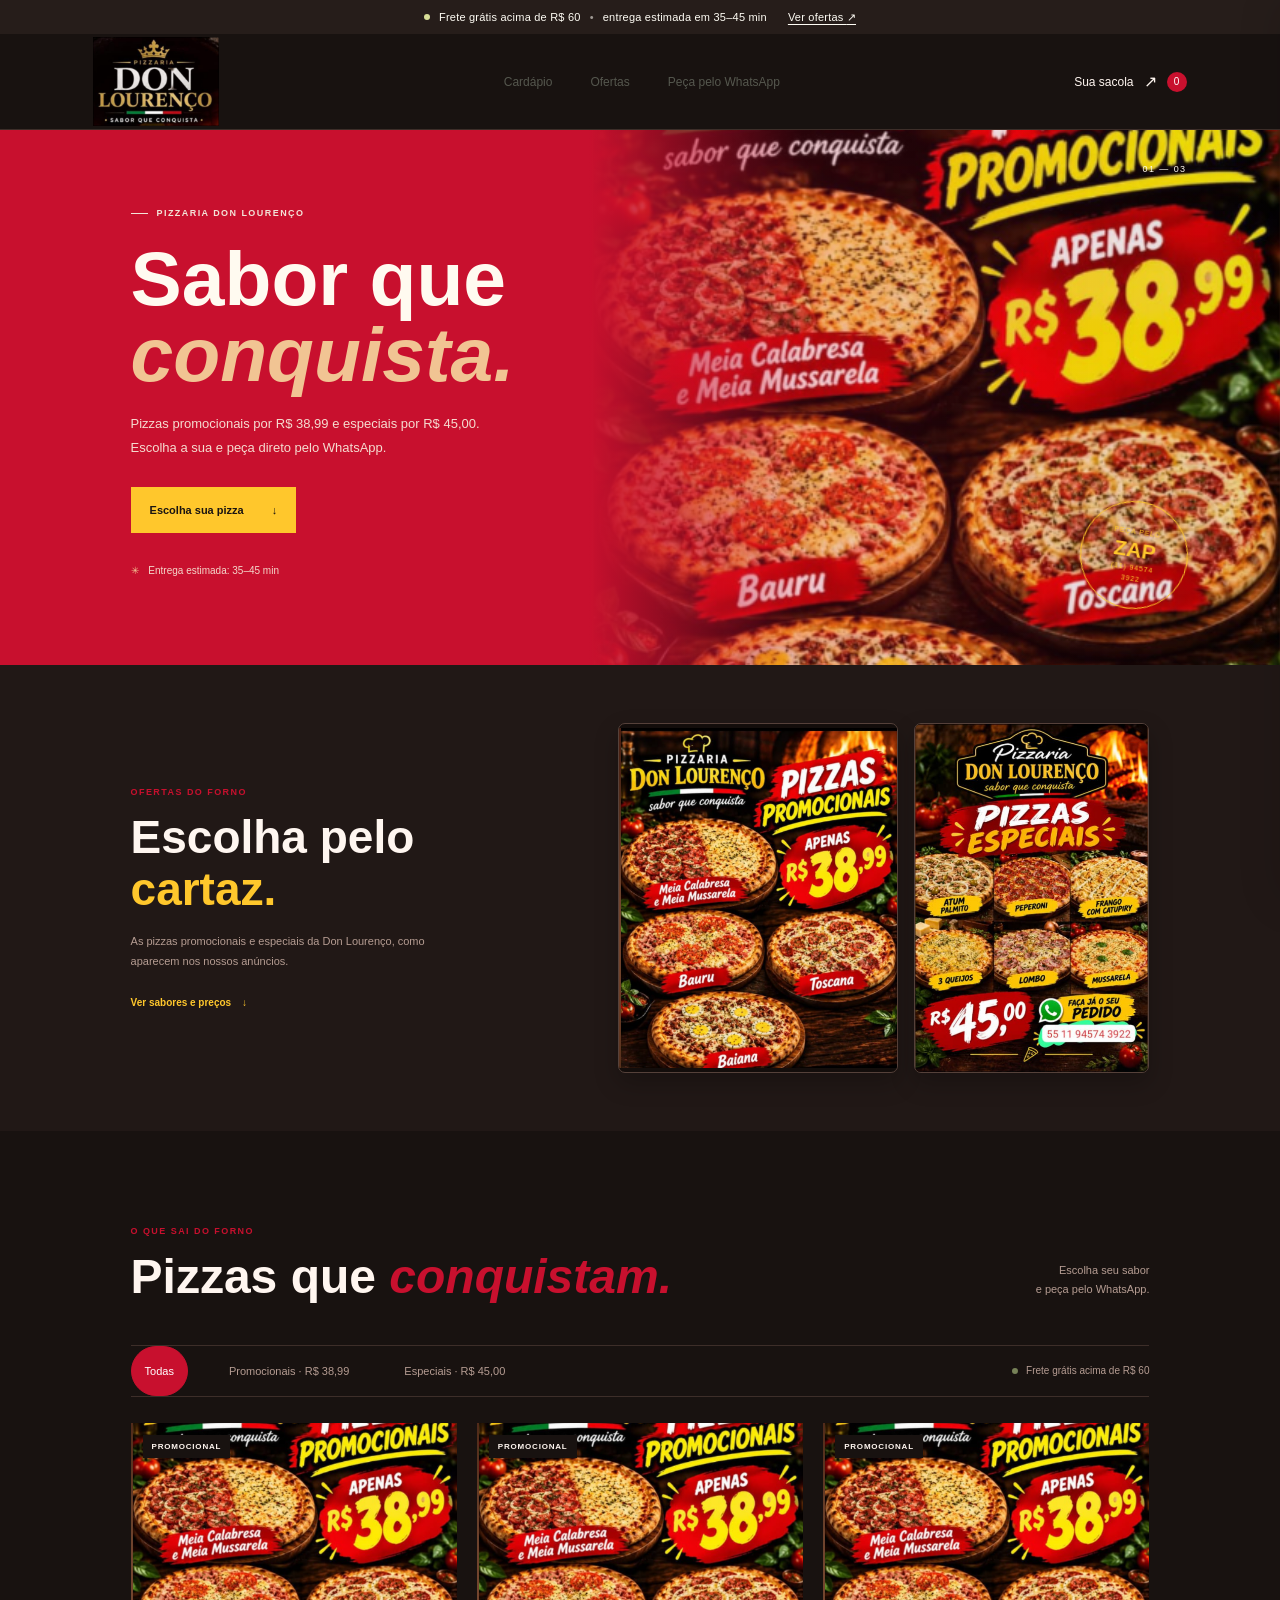
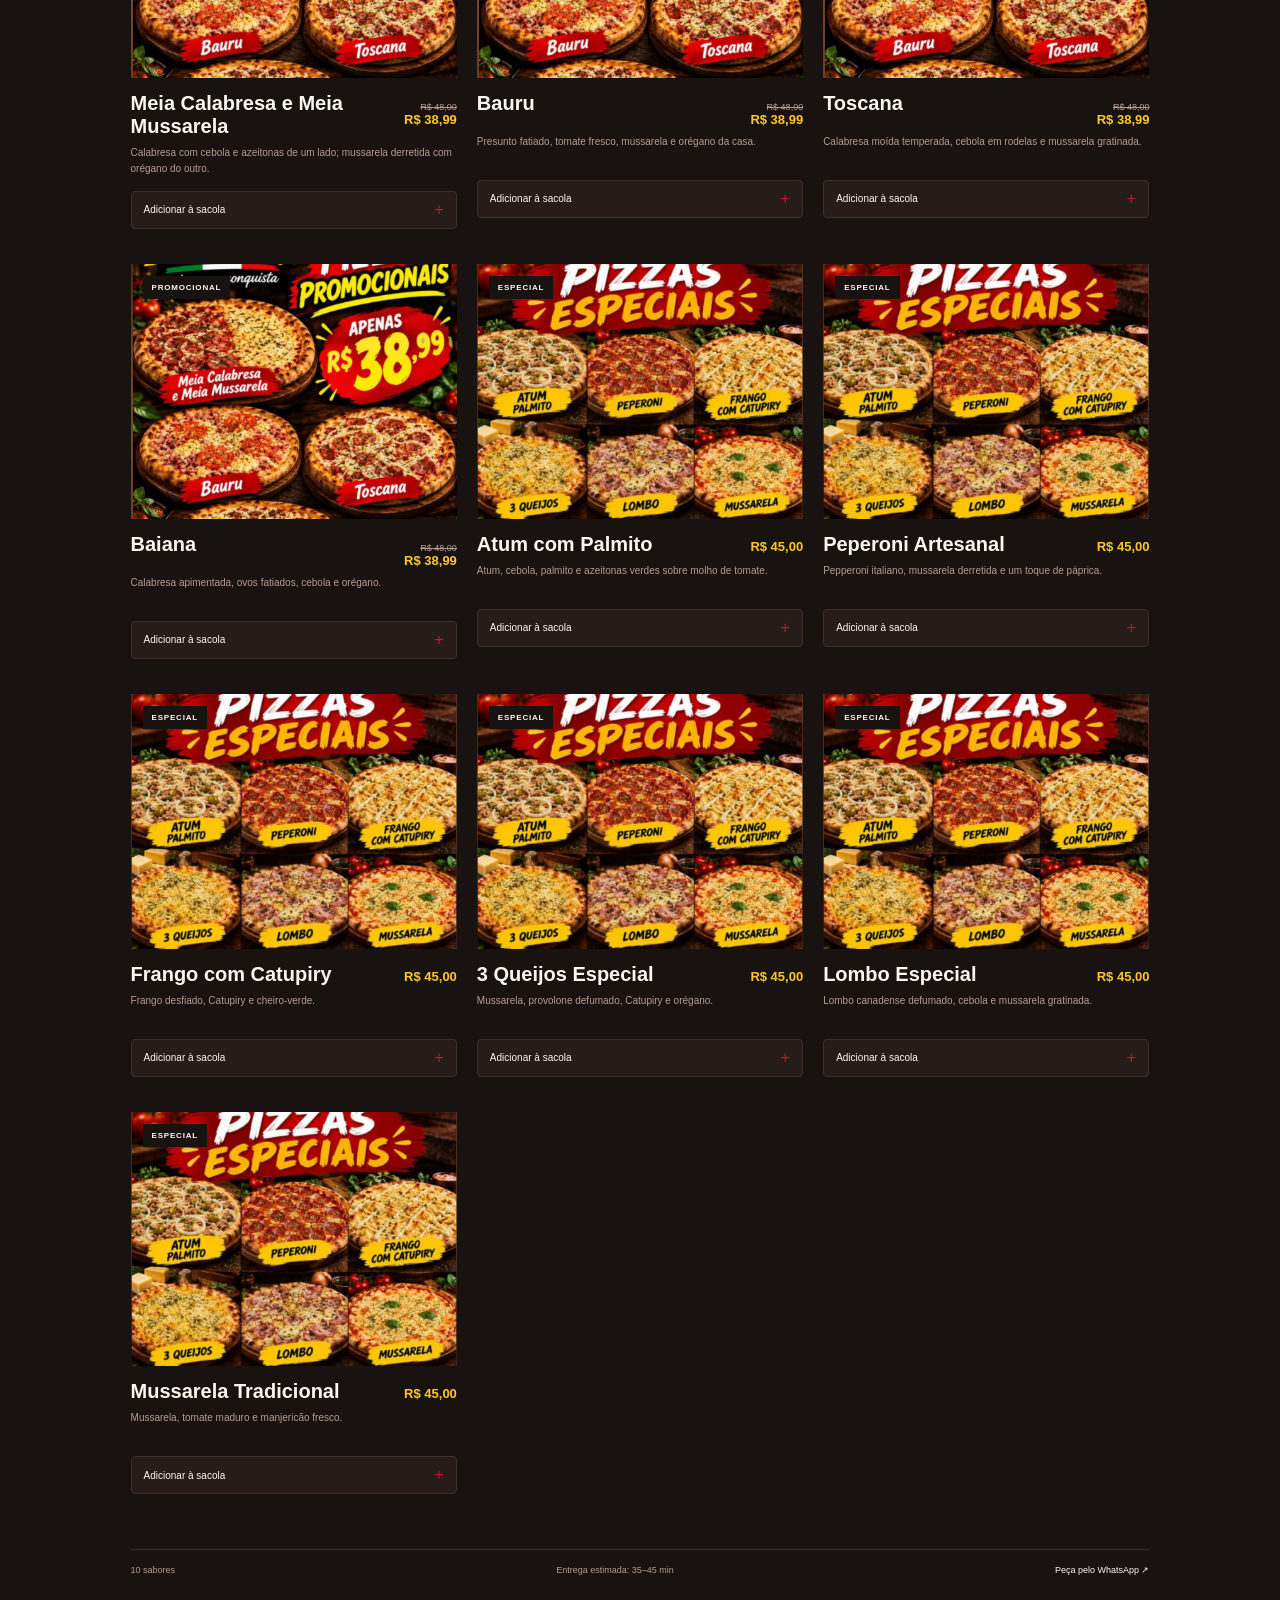
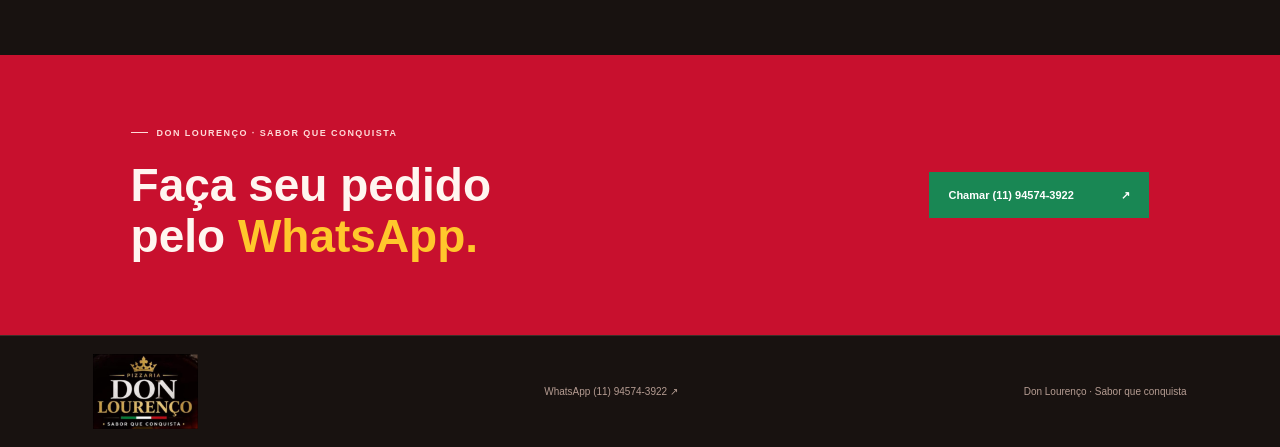
==== index.html @ 8fef4067 "feat: publish Don Lourenco catalog Co-authored-by: Copilot <223556219+Copilot@users.noreply.github.c" ====
<!doctype html>
<html lang="pt-BR">
  <head>
    <meta charset="UTF-8" />
    <meta name="viewport" content="width=device-width, initial-scale=1.0" />
    <meta name="theme-color" content="#181210" />
    <meta name="description" content="Pizzaria Don Lourenço: pizzas promocionais e especiais. Peça pelo WhatsApp." />
    <meta http-equiv="Content-Security-Policy" content="default-src 'self'; img-src 'self' https://images.unsplash.com; style-src 'self' https://fonts.googleapis.com; font-src 'self' https://fonts.gstatic.com; script-src 'self'; object-src 'none'; base-uri 'self'; form-action 'self'; upgrade-insecure-requests" />
    <title>Don Lourenço | Pizza artesanal</title>
    <link rel="preconnect" href="https://fonts.googleapis.com" />
    <link rel="preconnect" href="https://fonts.gstatic.com" crossorigin />
    <link href="https://fonts.googleapis.com/css2?family=Epilogue:wght@600;700;800&family=Plus+Jakarta+Sans:wght@400;500;600;700&display=swap" rel="stylesheet" />
    <link rel="stylesheet" href="styles.css" />
    <script src="app.js" defer></script>
  </head>
  <body>
    <div class="announcement">
      <span class="announcement__dot" aria-hidden="true"></span>
      Frete grátis acima de R$ 60 <span class="announcement__separator">•</span> entrega estimada em 35–45 min
      <a href="#ofertas">Ver ofertas <span aria-hidden="true">↗</span></a>
    </div>

    <header class="site-header">
      <a class="brand" href="#inicio" aria-label="Pizzaria Don Lourenço, início">
        <img class="brand__logo" src="LogoPizzaria.jpeg" alt="Pizzaria Don Lourenço — Sabor que conquista" />
      </a>
      <nav class="main-nav" aria-label="Navegação principal">
        <a href="#cardapio">Cardápio</a>
        <a href="#ofertas">Ofertas</a>
        <a href="#contato">Peça pelo WhatsApp</a>
      </nav>
      <button class="cart-trigger" id="open-cart" type="button" aria-label="Abrir sacola">
        <span class="cart-trigger__label">Sua sacola</span>
        <span class="cart-trigger__icon" aria-hidden="true">↗</span>
        <span class="cart-count" id="cart-count" aria-live="polite">0</span>
      </button>
    </header>

    <main>
      <section class="hero" id="inicio" aria-labelledby="hero-title">
        <div class="hero__content">
          <p class="eyebrow"><span></span> PIZZARIA DON LOURENÇO</p>
          <h1 id="hero-title">Sabor que<br /><em>conquista.</em></h1>
          <p class="hero__copy">Pizzas promocionais por R$ 38,99 e especiais por R$ 45,00. Escolha a sua e peça direto pelo WhatsApp.</p>
          <a class="button button--light" href="#cardapio">Escolha sua pizza <span aria-hidden="true">↓</span></a>
          <div class="hero__note"><span aria-hidden="true">✳</span> Entrega estimada: 35–45 min</div>
        </div>
        <div class="hero__image" role="img" aria-label="Pizza artesanal saindo do forno a lenha"></div>
        <div class="hero__stamp" aria-hidden="true"><span>PEÇA PELO</span><strong>ZAP</strong><span>(11) 94574<br />3922</span></div>
        <div class="hero__index" aria-hidden="true">01 — 03</div>
      </section>

      <section class="flyer-section" id="ofertas" aria-labelledby="flyer-title">
        <div class="flyer-copy">
          <p class="eyebrow eyebrow--dark">OFERTAS DO FORNO</p>
          <h2 id="flyer-title">Escolha pelo<br /><em>cartaz.</em></h2>
          <p>As pizzas promocionais e especiais da Don Lourenço, como aparecem nos nossos anúncios.</p>
          <a class="text-link" href="#cardapio">Ver sabores e preços <span aria-hidden="true">↓</span></a>
        </div>
        <div class="flyer-artwork">
          <a href="#cardapio" aria-label="Ver pizzas promocionais por R$ 38,99">
            <img src="stitch_pizzaria_don_louren_o_delivery/pizzaria2.png/screen.png" alt="Cartaz de pizzas promocionais: meia calabresa com mussarela, Bauru, Toscana e Baiana por R$ 38,99" />
          </a>
          <a href="#cardapio" aria-label="Ver pizzas especiais por R$ 45,00">
            <img src="stitch_pizzaria_don_louren_o_delivery/pizzaria.png/screen.png" alt="Cartaz de pizzas especiais: atum com palmito, peperoni, frango com Catupiry, três queijos, lombo e mussarela por R$ 45,00" />
          </a>
        </div>
      </section>

      <section class="menu-section" id="cardapio" aria-labelledby="menu-title">
        <div class="section-heading">
          <div>
            <p class="eyebrow eyebrow--dark">O QUE SAI DO FORNO</p>
            <h2 id="menu-title">Pizzas que <em>conquistam.</em></h2>
          </div>
          <p class="section-heading__aside">Escolha seu sabor<br />e peça pelo WhatsApp.</p>
        </div>

        <div class="menu-toolbar">
          <div class="category-tabs" role="group" aria-label="Filtrar cardápio">
            <button class="category-tab is-active" data-category="todas" type="button" aria-pressed="true">Todas</button>
            <button class="category-tab" data-category="promocionais" type="button" aria-pressed="false">Promocionais · R$ 38,99</button>
            <button class="category-tab" data-category="especiais" type="button" aria-pressed="false">Especiais · R$ 45,00</button>
          </div>
          <span class="menu-toolbar__meta"><span class="status-dot"></span> Frete grátis acima de R$ 60</span>
        </div>

        <div class="pizza-grid" id="pizza-grid" aria-live="polite"></div>
        <div class="menu-footer"><span>10 sabores</span><span>Entrega estimada: 35–45 min</span><a href="#contato">Peça pelo WhatsApp ↗</a></div>
      </section>

      <section class="order-band" id="contato" aria-labelledby="order-title">
        <div>
          <p class="eyebrow"><span></span> DON LOURENÇO · SABOR QUE CONQUISTA</p>
          <h2 id="order-title">Faça seu pedido<br />pelo <em>WhatsApp.</em></h2>
        </div>
        <a class="button button--whatsapp" href="https://wa.me/5511945743922" target="_blank" rel="noopener noreferrer">
          Chamar (11) 94574-3922 <span aria-hidden="true">↗</span>
        </a>
      </section>
    </main>

    <footer class="site-footer">
      <a class="brand brand--footer" href="#inicio" aria-label="Pizzaria Don Lourenço, início"><img class="brand__logo" src="LogoPizzaria.jpeg" alt="Pizzaria Don Lourenço — Sabor que conquista" /></a>
      <a class="footer-contact" href="https://wa.me/5511945743922" target="_blank" rel="noopener noreferrer">WhatsApp (11) 94574-3922 ↗</a>
      <span>Don Lourenço · Sabor que conquista</span>
    </footer>

    <div class="cart-backdrop" id="cart-backdrop" hidden></div>
    <aside class="cart-panel" id="cart-panel" role="dialog" aria-modal="true" aria-labelledby="cart-title" aria-hidden="true" inert>
      <div class="cart-panel__header">
        <div><p class="eyebrow eyebrow--dark">SUA ESCOLHA</p><h2 id="cart-title">Sua sacola<span id="cart-title-count"></span></h2></div>
        <button class="icon-button" id="close-cart" type="button" aria-label="Fechar sacola">×</button>
      </div>
      <div class="cart-items" id="cart-items"></div>
      <div class="cart-empty" id="cart-empty"><span aria-hidden="true">✳</span><p>Ainda está vazia.</p><button class="text-link" id="browse-menu" type="button">Escolher uma pizza <span aria-hidden="true">↗</span></button></div>
      <div class="cart-panel__footer" id="cart-footer" hidden>
        <div class="cart-subtotal"><span>Subtotal</span><strong id="cart-subtotal">R$ 0,00</strong></div>
        <p id="cart-delivery-note">Frete grátis acima de R$ 60.</p>
        <button class="button button--dark" id="continue-shopping" type="button">Continuar escolhendo <span aria-hidden="true">↗</span></button>
      </div>
    </aside>
  </body>
</html>
---- styles.css ----
:root {
  color-scheme: dark;
  --paper: #181210;
  --paper-dark: #261d1a;
  --ink: #fff6f0;
  --muted: #b59c92;
  --tomato: #c8102e;
  --tomato-dark: #9b111e;
  --olive: #198754;
  --line: #3d2e29;
  --secondary: #ffc72c;
  --serif: "Epilogue", sans-serif;
  --sans: "Plus Jakarta Sans", sans-serif;
}

* { box-sizing: border-box; }
html { scroll-behavior: smooth; }
body { margin: 0; background: var(--paper); color: var(--ink); font-family: var(--sans); font-size: 15px; -webkit-font-smoothing: antialiased; }
button, a { color: inherit; font: inherit; }
a { text-decoration: none; }
button { cursor: pointer; }
button:focus-visible, a:focus-visible { outline: 2px solid var(--tomato); outline-offset: 4px; }

.announcement { min-height: 34px; display: flex; justify-content: center; align-items: center; gap: 9px; background: var(--paper-dark); color: #fffdf5; font-size: 11px; letter-spacing: .02em; }
.announcement__dot, .status-dot { width: 6px; height: 6px; border-radius: 50%; background: #d7dd96; }
.announcement__separator { opacity: .55; }
.announcement a { margin-left: 12px; text-decoration: underline; text-underline-offset: 3px; }
.site-header { height: 96px; padding: 0 7.3%; display: flex; align-items: center; justify-content: space-between; border-bottom: 1px solid var(--line); }
.brand { display: inline-flex; align-items: center; }
.brand__logo { width: 126px; height: auto; display: block; }
.main-nav { display: flex; gap: 38px; color: #55574e; font-size: 12px; }
.main-nav a:hover, .text-link:hover { color: var(--tomato); }
.cart-trigger { position: relative; display: flex; align-items: center; gap: 10px; padding: 10px 0 10px 10px; border: 0; background: transparent; font-size: 12px; }
.cart-trigger__icon { font-size: 16px; }
.cart-count { min-width: 20px; height: 20px; padding: 0 5px; display: grid; place-items: center; border-radius: 50%; background: var(--tomato); color: white; font-size: 10px; }

.hero { position: relative; min-height: 535px; overflow: hidden; display: flex; align-items: center; background: var(--tomato); color: #fffaf0; }
.hero__content { position: relative; z-index: 2; width: 52%; padding: 69px 0 80px 10.2%; }
.eyebrow { margin: 0 0 22px; display: flex; align-items: center; gap: 9px; color: #f3e4d8; font-size: 9px; font-weight: 700; letter-spacing: .16em; }
.eyebrow > span { width: 17px; height: 1px; background: currentColor; }
h1, h2, p { margin-top: 0; }
.hero h1, .section-heading h2, .story h2 { margin-bottom: 20px; font-family: var(--serif); font-weight: 600; letter-spacing: 0; }
.hero h1 { font-size: clamp(48px, 6vw, 78px); line-height: .99; }
.hero h1 em, .section-heading h2 em, .story h2 em { font-weight: 600; }
.hero h1 em { color: #f1c493; }
.hero__copy { max-width: 370px; margin-bottom: 28px; color: #f5dcd0; font-size: 13px; line-height: 1.8; }
.button { min-height: 46px; padding: 0 19px; display: inline-flex; align-items: center; justify-content: space-between; gap: 28px; border: 0; font-size: 11px; font-weight: 700; transition: background .2s, transform .2s; }
.button:hover { transform: translateY(-2px); }
.button--light { background: var(--secondary); color: #1a1412; }
.button--light:hover { background: #fff; }
.hero__note { margin-top: 32px; color: #f4d8cb; font-size: 10px; }
.hero__note span { margin-right: 7px; color: #f1c493; }
.hero__image { position: absolute; inset: 0 0 0 46%; background: linear-gradient(90deg, var(--tomato) 0%, rgba(200,16,46,.2) 31%, rgba(28,20,13,.08) 100%), url("https://images.unsplash.com/photo-1513104890138-7c749659a591?auto=format&fit=crop&w=1400&q=85") center 54% / cover, url("stitch_pizzaria_don_louren_o_delivery/pizzaria2.png/screen.png") center 54% / cover; }
.hero__stamp { position: absolute; z-index: 2; right: 7.2%; bottom: 56px; width: 108px; height: 108px; display: flex; flex-direction: column; align-items: center; justify-content: center; border: 1px solid var(--secondary); border-radius: 50%; color: var(--secondary); text-align: center; transform: rotate(9deg); }
.hero__stamp span { font-size: 7px; line-height: 1.6; letter-spacing: .12em; }
.hero__stamp strong { font-family: var(--serif); font-size: 21px; line-height: 1.2; }
.hero__index { position: absolute; right: 7.3%; top: 34px; color: #fffaf0; font-size: 9px; letter-spacing: .16em; }

.flyer-section { padding: 58px 10.2%; display: grid; grid-template-columns: .8fr 1.2fr; align-items: center; gap: 44px; background: #211816; }
.flyer-copy h2, .order-band h2 { margin: 0 0 17px; font-family: var(--serif); font-size: clamp(32px, 4vw, 46px); line-height: 1.12; }
.flyer-copy h2 em, .order-band h2 em { color: var(--secondary); font-style: normal; }
.flyer-copy > p:not(.eyebrow) { max-width: 330px; margin: 0 0 20px; color: var(--muted); font-size: 11px; line-height: 1.8; }
.flyer-copy .text-link { color: var(--secondary); }
.flyer-artwork { display: flex; align-items: center; justify-content: flex-end; gap: 16px; }
.flyer-artwork a { height: min(350px, 29vw); max-width: 48%; display: block; overflow: hidden; border: 1px solid #55413a; border-radius: 7px; background: #130d0b; box-shadow: 0 10px 24px rgba(0,0,0,.24); }
.flyer-artwork img { width: 100%; height: 100%; display: block; object-fit: contain; }

.menu-section { padding: 95px 10.2% 80px; }
.section-heading { display: flex; align-items: end; justify-content: space-between; margin-bottom: 42px; }
.eyebrow--dark { margin-bottom: 15px; color: var(--tomato); }
.section-heading h2 { margin-bottom: 0; font-size: clamp(34px, 4vw, 48px); line-height: 1.08; }
.section-heading h2 em, .story h2 em { color: var(--tomato); }
.section-heading__aside { margin-bottom: 4px; color: var(--muted); font-size: 11px; line-height: 1.7; text-align: right; }
.menu-toolbar { min-height: 52px; display: flex; align-items: center; justify-content: space-between; border-top: 1px solid var(--line); border-bottom: 1px solid var(--line); }
.category-tabs { display: flex; gap: 27px; align-self: stretch; }
.category-tab { position: relative; padding: 0 13px; border: 1px solid transparent; border-radius: 999px; background: transparent; color: var(--muted); font-size: 11px; }
.category-tab::after { display: none; }
.category-tab:hover, .category-tab.is-active { color: var(--ink); }
.category-tab.is-active { border-color: var(--tomato); background: var(--tomato); color: white; }
.menu-toolbar__meta { display: flex; align-items: center; gap: 8px; color: var(--muted); font-size: 10px; }
.status-dot { background: #778258; }
.pizza-grid { display: grid; grid-template-columns: repeat(3, minmax(0, 1fr)); gap: 35px 20px; padding-top: 26px; }
.pizza-card { min-width: 0; animation: appear .35s ease both; }
@keyframes appear { from { opacity: 0; transform: translateY(9px); } to { opacity: 1; transform: translateY(0); } }
.pizza-card__image-wrap { position: relative; aspect-ratio: 1.28; overflow: hidden; background: var(--paper-dark); }
.pizza-card__image { width: 100%; height: 100%; display: block; object-fit: cover; transition: transform .45s; }
.pizza-card:hover .pizza-card__image { transform: scale(1.04); }
.pizza-card__tag { position: absolute; top: 12px; left: 12px; padding: 7px 9px; background: var(--paper); color: var(--ink); font-size: 8px; font-weight: 700; letter-spacing: .1em; text-transform: uppercase; }
.pizza-card__body { padding-top: 14px; }
.pizza-card__title-row { display: flex; align-items: baseline; justify-content: space-between; gap: 12px; }
.pizza-card h3 { margin: 0; font-family: var(--serif); font-size: 20px; font-weight: 600; }
.pizza-card__prices { display: flex; flex-direction: column; align-items: flex-end; white-space: nowrap; }
.pizza-card__prices del { color: var(--muted); font-size: 9px; }
.pizza-card__price { color: var(--secondary); white-space: nowrap; font-size: 13px; font-weight: 800; }
.pizza-card__description { min-height: 33px; margin: 7px 0 13px; color: var(--muted); font-size: 10px; line-height: 1.6; }
.add-button { width: 100%; min-height: 38px; display: flex; align-items: center; justify-content: space-between; padding: 0 12px; border: 1px solid var(--line); border-radius: 4px; background: var(--paper-dark); font-size: 10px; transition: border-color .2s, background .2s, color .2s; }
.add-button span:last-child { color: var(--tomato); font-size: 17px; }
.add-button:hover { border-color: var(--tomato); background: var(--tomato); color: #fff; }
.add-button:hover span:last-child { color: #fff; }
.menu-footer { margin-top: 55px; padding-top: 15px; display: flex; justify-content: space-between; border-top: 1px solid var(--line); color: var(--muted); font-size: 9px; }
.menu-footer a { color: var(--ink); }

.text-link { padding: 0; border: 0; background: transparent; color: inherit; font-size: 10px; font-weight: 700; }
.text-link span { margin-left: 8px; }
.order-band { min-height: 280px; padding: 60px 10.2%; display: flex; align-items: center; justify-content: space-between; gap: 30px; background: var(--tomato); color: #fff6f0; }
.order-band .eyebrow { color: #ffdad8; }
.order-band h2 { margin-bottom: 0; }
.button--whatsapp { min-width: 220px; background: var(--olive); color: white; }
.button--whatsapp:hover { background: #126d42; }

.site-footer { min-height: 90px; padding: 18px 7.3%; display: flex; align-items: center; justify-content: space-between; border-top: 1px solid var(--line); }
.brand--footer .brand__logo { width: 105px; }
.site-footer > span, .footer-contact { margin: 0; color: var(--muted); font-size: 10px; }
.footer-contact:hover { color: var(--secondary); }

.cart-backdrop { position: fixed; z-index: 10; inset: 0; background: rgba(20,22,18,.44); }
.cart-panel { position: fixed; z-index: 11; top: 0; right: 0; bottom: 0; width: min(420px, 100%); padding: 28px; display: flex; flex-direction: column; background: var(--paper); box-shadow: -10px 0 40px rgba(0,0,0,.12); transform: translateX(102%); transition: transform .3s ease; }
.cart-panel.is-open { transform: translateX(0); }
.cart-panel__header { display: flex; justify-content: space-between; align-items: flex-start; padding-bottom: 19px; border-bottom: 1px solid var(--line); }
.cart-panel__header .eyebrow { margin-bottom: 8px; }
.cart-panel__header h2 { margin: 0; font-family: var(--serif); font-size: 28px; }
.cart-panel__header h2 span { margin-left: 8px; color: var(--muted); font-family: var(--sans); font-size: 12px; }
.icon-button { width: 34px; height: 34px; border: 1px solid var(--line); background: transparent; font-size: 23px; line-height: 1; }
.cart-items { flex: 1; overflow: auto; }
.cart-empty { flex: 1; display: flex; flex-direction: column; align-items: center; justify-content: center; color: var(--muted); }
.cart-empty[hidden], .cart-panel__footer[hidden] { display: none; }
.cart-empty > span { color: var(--tomato); font-size: 28px; }
.cart-empty p { margin: 10px 0; font-family: var(--serif); font-size: 22px; color: var(--ink); }
.cart-empty .text-link { color: var(--tomato); }
.cart-item { display: grid; grid-template-columns: 74px 1fr auto; gap: 13px; padding: 17px 0; border-bottom: 1px solid var(--line); }
.cart-item img { width: 74px; height: 68px; object-fit: cover; }
.cart-item h3 { margin: 2px 0 5px; font-family: var(--serif); font-size: 16px; }
.cart-item p { margin: 0; color: var(--muted); font-size: 10px; }
.cart-item__price { font-size: 11px; font-weight: 700; }
.quantity-control { display: inline-flex; align-items: center; gap: 10px; margin-top: 10px; }
.quantity-control button { width: 22px; height: 22px; border: 1px solid var(--line); background: transparent; }
.quantity-control span { min-width: 10px; text-align: center; font-size: 10px; }
.cart-panel__footer { padding-top: 18px; border-top: 1px solid var(--line); }
.cart-subtotal { display: flex; justify-content: space-between; font-size: 13px; }
.cart-subtotal strong { font-size: 15px; }
.cart-panel__footer > p { margin: 8px 0 17px; color: var(--muted); font-size: 9px; }
.button--dark { width: 100%; background: var(--tomato); color: white; }
.button--dark:hover { background: var(--tomato-dark); }

@media (max-width: 760px) {
  .announcement { font-size: 9px; }
  .announcement a { margin-left: 3px; }
  .site-header { height: 78px; padding: 0 5%; }
  .brand__logo { width: 102px; }
  .main-nav { display: none; }
  .cart-trigger__label { display: none; }
  .hero { min-height: 590px; align-items: flex-start; }
  .hero__content { width: 100%; padding: 53px 8% 260px; }
  .hero h1 { font-size: clamp(49px, 13vw, 70px); }
  .hero__copy { max-width: 330px; }
  .hero__image { inset: 40% 0 0; background-image: linear-gradient(180deg, var(--tomato) 0%, rgba(200,16,46,.1) 37%, rgba(28,20,13,.08) 100%), url("https://images.unsplash.com/photo-1513104890138-7c749659a591?auto=format&fit=crop&w=1000&q=80"), url("stitch_pizzaria_don_louren_o_delivery/pizzaria2.png/screen.png"); background-position: center, center 56%, center 56%; }
  .hero__stamp { right: 7%; bottom: 26px; width: 86px; height: 86px; }
  .hero__stamp strong { font-size: 17px; }
  .hero__stamp span { font-size: 6px; }
  .hero__index { top: auto; right: auto; bottom: 30px; left: 8%; }
  .menu-section { padding: 65px 6% 58px; }
  .flyer-section { padding: 48px 6%; grid-template-columns: 1fr; gap: 25px; }
  .flyer-artwork { justify-content: center; gap: 12px; }
  .flyer-artwork a { height: min(320px, 83vw); max-width: 47%; }
  .flyer-copy h2 { font-size: 34px; }
  .section-heading { align-items: flex-start; gap: 12px; margin-bottom: 28px; }
  .section-heading h2 { font-size: 35px; }
  .section-heading__aside { display: none; }
  .menu-toolbar { align-items: flex-start; flex-direction: column; gap: 12px; padding: 13px 0; }
  .category-tabs { width: 100%; justify-content: space-between; gap: 9px; }
  .category-tab { min-height: 29px; font-size: 10px; }
  .menu-toolbar__meta { font-size: 9px; }
  .pizza-grid { grid-template-columns: 1fr; gap: 13px; padding-top: 19px; }
  .pizza-card { display: grid; grid-template-columns: 36% minmax(0, 1fr); gap: 13px; padding: 10px; border: 1px solid var(--line); border-radius: 8px; background: var(--paper-dark); }
  .pizza-card__image-wrap { height: 100%; min-height: 128px; aspect-ratio: auto; }
  .pizza-card__tag { top: 7px; left: 7px; padding: 6px; font-size: 7px; }
  .pizza-card h3 { font-size: 15px; }
  .pizza-card__title-row { align-items: flex-start; gap: 4px; flex-direction: column; }
  .pizza-card__prices { align-items: flex-start; flex-direction: row; gap: 7px; }
  .pizza-card__price { font-size: 11px; }
  .pizza-card__description { min-height: 0; margin-bottom: 9px; font-size: 9px; }
  .pizza-card__body { display: flex; flex-direction: column; align-items: flex-start; }
  .pizza-card .add-button { width: 100%; min-height: 34px; margin-top: auto; padding: 0 9px; font-size: 9px; }
  .menu-footer { margin-top: 36px; }
  .menu-footer span:nth-child(2) { display: none; }
  .order-band { min-height: 0; padding: 46px 8%; align-items: flex-start; flex-direction: column; }
  .order-band h2 { font-size: 34px; }
  .button--whatsapp { width: 100%; }
  .brand--footer .brand__logo { width: 92px; }
  .site-footer { min-height: 100px; padding: 18px 5%; flex-wrap: wrap; gap: 12px; }
  .footer-contact { order: 3; width: 100%; }
  .site-footer > span { font-size: 9px; }
}

@media (max-width: 370px) {
  .announcement { gap: 5px; font-size: 8px; }
  .category-tabs { gap: 5px; }
  .category-tab { font-size: 9px; }
  .pizza-card { grid-template-columns: 34% minmax(0, 1fr); }
  .pizza-card__image-wrap { min-height: 130px; }
}

@media (prefers-reduced-motion: reduce) {
  *, *::before, *::after { scroll-behavior: auto !important; animation-duration: .01ms !important; animation-iteration-count: 1 !important; transition-duration: .01ms !important; }
}
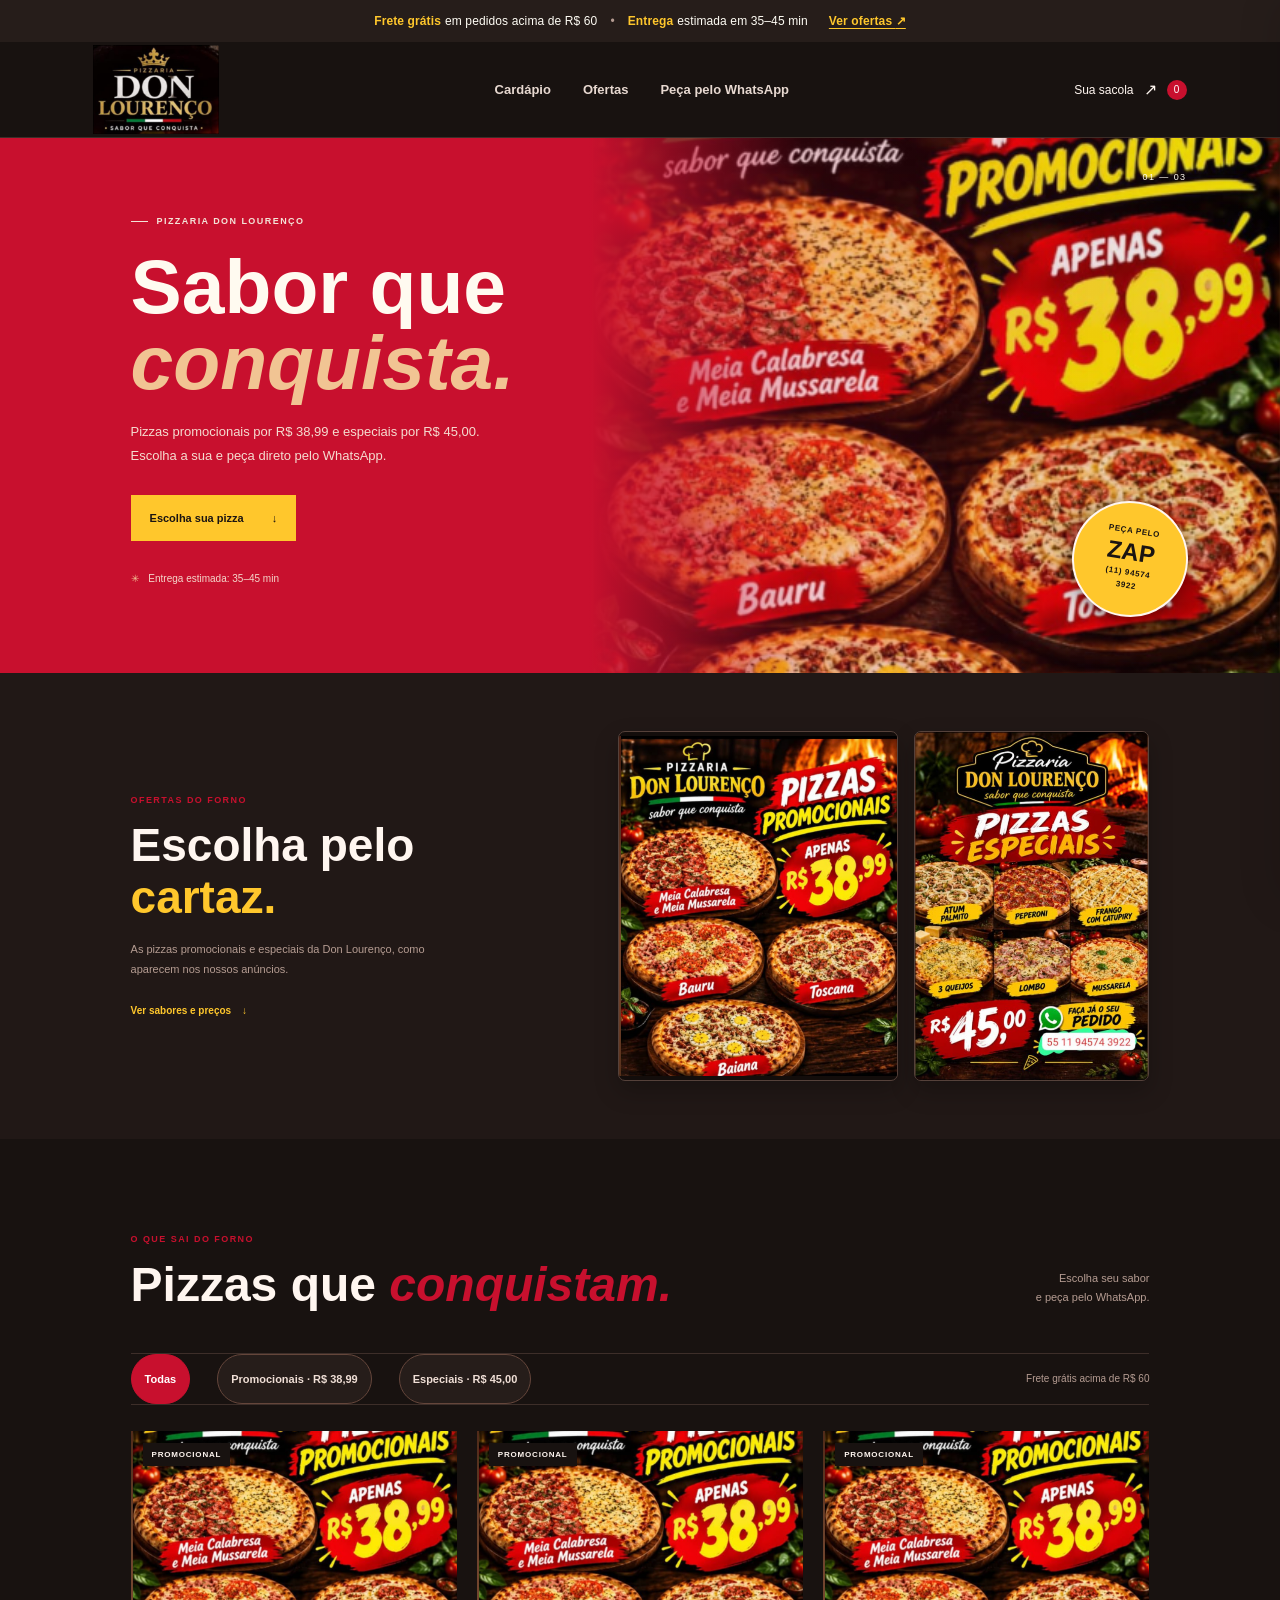
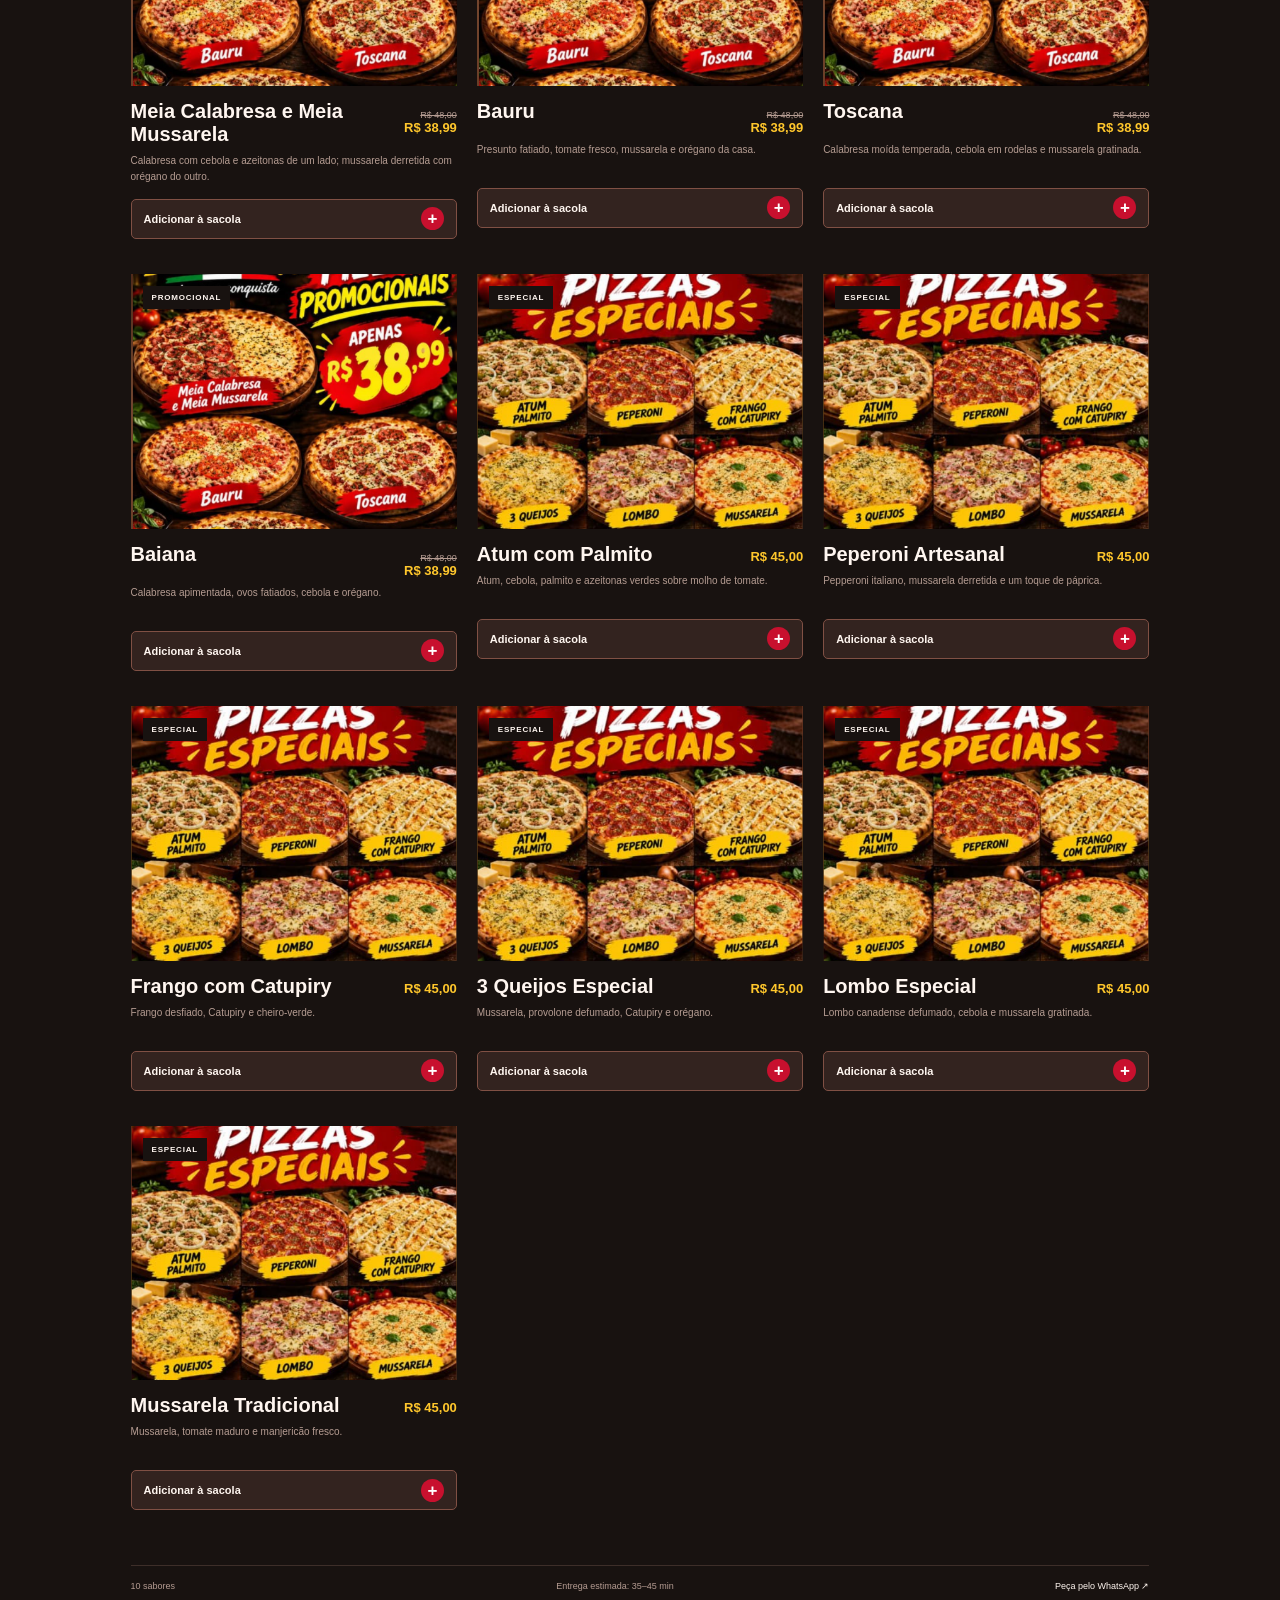
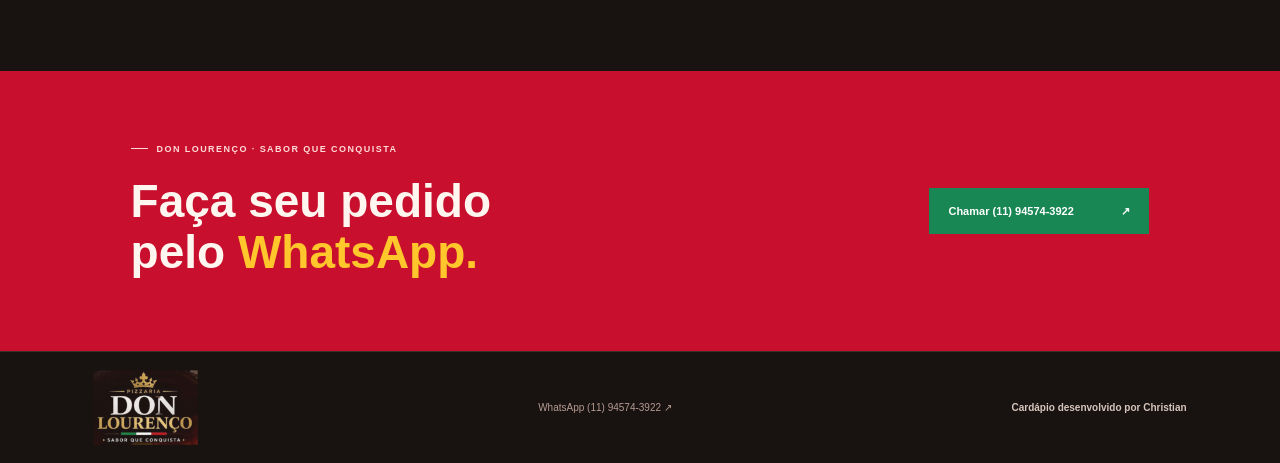
==== commit ec1e7545: "Novas atualizações e updates de recursos dentro da interface" ====
--- a/index.html
+++ b/index.html
@@ -14,9 +14,10 @@
     <script src="app.js" defer></script>
   </head>
   <body>
-    <div class="announcement">
-      <span class="announcement__dot" aria-hidden="true"></span>
-      Frete grátis acima de R$ 60 <span class="announcement__separator">•</span> entrega estimada em 35–45 min
+    <div class="announcement" role="region" aria-label="Informações de entrega e ofertas">
+      <span class="announcement__item"><strong>Frete grátis</strong><span>em pedidos acima de R$ 60</span></span>
+      <span class="announcement__separator" aria-hidden="true">•</span>
+      <span class="announcement__item"><strong>Entrega</strong><span>estimada em 35–45 min</span></span>
       <a href="#ofertas">Ver ofertas <span aria-hidden="true">↗</span></a>
     </div>
 
@@ -103,9 +104,10 @@
     <footer class="site-footer">
       <a class="brand brand--footer" href="#inicio" aria-label="Pizzaria Don Lourenço, início"><img class="brand__logo" src="LogoPizzaria.jpeg" alt="Pizzaria Don Lourenço — Sabor que conquista" /></a>
       <a class="footer-contact" href="https://wa.me/5511945743922" target="_blank" rel="noopener noreferrer">WhatsApp (11) 94574-3922 ↗</a>
-      <span>Don Lourenço · Sabor que conquista</span>
+      <span class="footer-credit">Cardápio desenvolvido por Christian</span>
     </footer>
 
+    <div class="add-confirmation" id="add-confirmation" role="status" aria-live="polite" aria-atomic="true" hidden></div>
     <div class="cart-backdrop" id="cart-backdrop" hidden></div>
     <aside class="cart-panel" id="cart-panel" role="dialog" aria-modal="true" aria-labelledby="cart-title" aria-hidden="true" inert>
       <div class="cart-panel__header">
--- a/styles.css
+++ b/styles.css
@@ -21,15 +21,18 @@
 button { cursor: pointer; }
 button:focus-visible, a:focus-visible { outline: 2px solid var(--tomato); outline-offset: 4px; }
 
-.announcement { min-height: 34px; display: flex; justify-content: center; align-items: center; gap: 9px; background: var(--paper-dark); color: #fffdf5; font-size: 11px; letter-spacing: .02em; }
-.announcement__dot, .status-dot { width: 6px; height: 6px; border-radius: 50%; background: #d7dd96; }
-.announcement__separator { opacity: .55; }
-.announcement a { margin-left: 12px; text-decoration: underline; text-underline-offset: 3px; }
+.announcement { min-height: 42px; padding: 7px 16px; display: flex; justify-content: center; align-items: center; gap: 13px; background: var(--paper-dark); color: #fffdf5; font-size: 12px; letter-spacing: .01em; }
+.announcement__item { display: inline-flex; align-items: baseline; gap: 4px; white-space: nowrap; }
+.announcement__item strong { color: var(--secondary); font-weight: 800; }
+.announcement__separator { color: var(--muted); }
+.announcement a { margin-left: 8px; color: var(--secondary); font-weight: 700; text-decoration: underline; text-underline-offset: 3px; white-space: nowrap; }
 .site-header { height: 96px; padding: 0 7.3%; display: flex; align-items: center; justify-content: space-between; border-bottom: 1px solid var(--line); }
 .brand { display: inline-flex; align-items: center; }
 .brand__logo { width: 126px; height: auto; display: block; }
-.main-nav { display: flex; gap: 38px; color: #55574e; font-size: 12px; }
-.main-nav a:hover, .text-link:hover { color: var(--tomato); }
+.main-nav { display: flex; gap: 32px; color: #e7d8d0; font-size: 13px; font-weight: 600; }
+.main-nav a { transition: color .25s ease, transform .25s ease; }
+.main-nav a:hover, .text-link:hover { color: var(--secondary); }
+.main-nav a:hover { transform: translateY(-2px); }
 .cart-trigger { position: relative; display: flex; align-items: center; gap: 10px; padding: 10px 0 10px 10px; border: 0; background: transparent; font-size: 12px; }
 .cart-trigger__icon { font-size: 16px; }
 .cart-count { min-width: 20px; height: 20px; padding: 0 5px; display: grid; place-items: center; border-radius: 50%; background: var(--tomato); color: white; font-size: 10px; }
@@ -51,9 +54,9 @@
 .hero__note { margin-top: 32px; color: #f4d8cb; font-size: 10px; }
 .hero__note span { margin-right: 7px; color: #f1c493; }
 .hero__image { position: absolute; inset: 0 0 0 46%; background: linear-gradient(90deg, var(--tomato) 0%, rgba(200,16,46,.2) 31%, rgba(28,20,13,.08) 100%), url("https://images.unsplash.com/photo-1513104890138-7c749659a591?auto=format&fit=crop&w=1400&q=85") center 54% / cover, url("stitch_pizzaria_don_louren_o_delivery/pizzaria2.png/screen.png") center 54% / cover; }
-.hero__stamp { position: absolute; z-index: 2; right: 7.2%; bottom: 56px; width: 108px; height: 108px; display: flex; flex-direction: column; align-items: center; justify-content: center; border: 1px solid var(--secondary); border-radius: 50%; color: var(--secondary); text-align: center; transform: rotate(9deg); }
-.hero__stamp span { font-size: 7px; line-height: 1.6; letter-spacing: .12em; }
-.hero__stamp strong { font-family: var(--serif); font-size: 21px; line-height: 1.2; }
+.hero__stamp { position: absolute; z-index: 2; right: 7.2%; bottom: 56px; width: 116px; height: 116px; display: flex; flex-direction: column; align-items: center; justify-content: center; border: 2px solid #fff6f0; border-radius: 50%; background: var(--secondary); box-shadow: 0 4px 18px rgba(0,0,0,.4); color: #1a1412; text-align: center; transform: rotate(9deg); }
+.hero__stamp span { font-size: 8px; font-weight: 700; line-height: 1.6; letter-spacing: .08em; }
+.hero__stamp strong { font-family: var(--serif); font-size: 24px; line-height: 1.2; }
 .hero__index { position: absolute; right: 7.3%; top: 34px; color: #fffaf0; font-size: 9px; letter-spacing: .16em; }
 
 .flyer-section { padding: 58px 10.2%; display: grid; grid-template-columns: .8fr 1.2fr; align-items: center; gap: 44px; background: #211816; }
@@ -73,15 +76,24 @@
 .section-heading__aside { margin-bottom: 4px; color: var(--muted); font-size: 11px; line-height: 1.7; text-align: right; }
 .menu-toolbar { min-height: 52px; display: flex; align-items: center; justify-content: space-between; border-top: 1px solid var(--line); border-bottom: 1px solid var(--line); }
 .category-tabs { display: flex; gap: 27px; align-self: stretch; }
-.category-tab { position: relative; padding: 0 13px; border: 1px solid transparent; border-radius: 999px; background: transparent; color: var(--muted); font-size: 11px; }
+.category-tab { position: relative; padding: 0 13px; border: 1px solid #65463b; border-radius: 999px; background: var(--paper-dark); color: #f0dfd6; font-size: 11px; font-weight: 600; transition: border-color .25s ease, background .25s ease, color .25s ease, transform .25s ease; }
 .category-tab::after { display: none; }
 .category-tab:hover, .category-tab.is-active { color: var(--ink); }
+.category-tab:hover { border-color: var(--secondary); transform: translateY(-1px); }
 .category-tab.is-active { border-color: var(--tomato); background: var(--tomato); color: white; }
+.category-tab:focus-visible { outline-color: var(--secondary); }
 .menu-toolbar__meta { display: flex; align-items: center; gap: 8px; color: var(--muted); font-size: 10px; }
 .status-dot { background: #778258; }
 .pizza-grid { display: grid; grid-template-columns: repeat(3, minmax(0, 1fr)); gap: 35px 20px; padding-top: 26px; }
-.pizza-card { min-width: 0; animation: appear .35s ease both; }
-@keyframes appear { from { opacity: 0; transform: translateY(9px); } to { opacity: 1; transform: translateY(0); } }
+.pizza-card { min-width: 0; }
+.pizza-grid.is-entering-forward .pizza-card__image-wrap { animation: image-enter-forward .72s cubic-bezier(.22,.68,0,1.08) both; }
+.pizza-grid.is-entering-forward .pizza-card__body { animation: info-enter-forward .78s cubic-bezier(.22,.68,0,1.08) .07s both; }
+.pizza-grid.is-entering-backward .pizza-card__image-wrap { animation: image-enter-backward .72s cubic-bezier(.22,.68,0,1.08) both; }
+.pizza-grid.is-entering-backward .pizza-card__body { animation: info-enter-backward .78s cubic-bezier(.22,.68,0,1.08) .07s both; }
+@keyframes image-enter-forward { from { opacity: .35; transform: translateX(30px) scale(.985); } to { opacity: 1; transform: translateX(0) scale(1); } }
+@keyframes info-enter-forward { from { opacity: .35; transform: translateX(-18px); } to { opacity: 1; transform: translateX(0); } }
+@keyframes image-enter-backward { from { opacity: .35; transform: translateX(-30px) scale(.985); } to { opacity: 1; transform: translateX(0) scale(1); } }
+@keyframes info-enter-backward { from { opacity: .35; transform: translateX(18px); } to { opacity: 1; transform: translateX(0); } }
 .pizza-card__image-wrap { position: relative; aspect-ratio: 1.28; overflow: hidden; background: var(--paper-dark); }
 .pizza-card__image { width: 100%; height: 100%; display: block; object-fit: cover; transition: transform .45s; }
 .pizza-card:hover .pizza-card__image { transform: scale(1.04); }
@@ -93,10 +105,12 @@
 .pizza-card__prices del { color: var(--muted); font-size: 9px; }
 .pizza-card__price { color: var(--secondary); white-space: nowrap; font-size: 13px; font-weight: 800; }
 .pizza-card__description { min-height: 33px; margin: 7px 0 13px; color: var(--muted); font-size: 10px; line-height: 1.6; }
-.add-button { width: 100%; min-height: 38px; display: flex; align-items: center; justify-content: space-between; padding: 0 12px; border: 1px solid var(--line); border-radius: 4px; background: var(--paper-dark); font-size: 10px; transition: border-color .2s, background .2s, color .2s; }
-.add-button span:last-child { color: var(--tomato); font-size: 17px; }
+.add-button { width: 100%; min-height: 40px; display: flex; align-items: center; justify-content: space-between; padding: 0 12px; border: 1px solid #805044; border-radius: 5px; background: #33231f; color: #fff6f0; font-size: 11px; font-weight: 700; transition: border-color .25s ease, background .25s ease, color .25s ease, transform .25s ease; }
+.add-button span:last-child { width: 23px; height: 23px; display: grid; place-items: center; border-radius: 50%; background: var(--tomato); color: #fff; font-size: 17px; line-height: 1; }
 .add-button:hover { border-color: var(--tomato); background: var(--tomato); color: #fff; }
-.add-button:hover span:last-child { color: #fff; }
+.add-button:hover { transform: translateY(-2px); }
+.add-button:hover span:last-child { background: #fff; color: var(--tomato); }
+.add-button:focus-visible { outline-color: var(--secondary); }
 .menu-footer { margin-top: 55px; padding-top: 15px; display: flex; justify-content: space-between; border-top: 1px solid var(--line); color: var(--muted); font-size: 9px; }
 .menu-footer a { color: var(--ink); }
 
@@ -109,19 +123,20 @@
 .button--whatsapp:hover { background: #126d42; }
 
 .site-footer { min-height: 90px; padding: 18px 7.3%; display: flex; align-items: center; justify-content: space-between; border-top: 1px solid var(--line); }
-.brand--footer .brand__logo { width: 105px; }
+.brand--footer .brand__logo { width: 105px; mix-blend-mode: screen; }
 .site-footer > span, .footer-contact { margin: 0; color: var(--muted); font-size: 10px; }
+.footer-credit { color: #d7c6bd !important; font-weight: 600; }
 .footer-contact:hover { color: var(--secondary); }
 
 .cart-backdrop { position: fixed; z-index: 10; inset: 0; background: rgba(20,22,18,.44); }
-.cart-panel { position: fixed; z-index: 11; top: 0; right: 0; bottom: 0; width: min(420px, 100%); padding: 28px; display: flex; flex-direction: column; background: var(--paper); box-shadow: -10px 0 40px rgba(0,0,0,.12); transform: translateX(102%); transition: transform .3s ease; }
+.cart-panel { position: fixed; z-index: 11; top: 0; right: 0; bottom: 0; width: min(420px, 100%); height: 100vh; height: 100dvh; padding: 28px; display: flex; flex-direction: column; overflow: hidden; overscroll-behavior: contain; background: var(--paper); box-shadow: -10px 0 40px rgba(0,0,0,.12); transform: translateX(102%); transition: transform .3s ease; }
 .cart-panel.is-open { transform: translateX(0); }
-.cart-panel__header { display: flex; justify-content: space-between; align-items: flex-start; padding-bottom: 19px; border-bottom: 1px solid var(--line); }
+.cart-panel__header { flex: 0 0 auto; display: flex; justify-content: space-between; align-items: flex-start; padding-bottom: 19px; border-bottom: 1px solid var(--line); }
 .cart-panel__header .eyebrow { margin-bottom: 8px; }
 .cart-panel__header h2 { margin: 0; font-family: var(--serif); font-size: 28px; }
 .cart-panel__header h2 span { margin-left: 8px; color: var(--muted); font-family: var(--sans); font-size: 12px; }
 .icon-button { width: 34px; height: 34px; border: 1px solid var(--line); background: transparent; font-size: 23px; line-height: 1; }
-.cart-items { flex: 1; overflow: auto; }
+.cart-items { min-height: 0; flex: 1 1 auto; overflow-y: auto; overscroll-behavior: contain; }
 .cart-empty { flex: 1; display: flex; flex-direction: column; align-items: center; justify-content: center; color: var(--muted); }
 .cart-empty[hidden], .cart-panel__footer[hidden] { display: none; }
 .cart-empty > span { color: var(--tomato); font-size: 28px; }
@@ -135,15 +150,18 @@
 .quantity-control { display: inline-flex; align-items: center; gap: 10px; margin-top: 10px; }
 .quantity-control button { width: 22px; height: 22px; border: 1px solid var(--line); background: transparent; }
 .quantity-control span { min-width: 10px; text-align: center; font-size: 10px; }
-.cart-panel__footer { padding-top: 18px; border-top: 1px solid var(--line); }
+.cart-panel__footer { flex: 0 0 auto; padding-top: 18px; border-top: 1px solid var(--line); }
 .cart-subtotal { display: flex; justify-content: space-between; font-size: 13px; }
 .cart-subtotal strong { font-size: 15px; }
 .cart-panel__footer > p { margin: 8px 0 17px; color: var(--muted); font-size: 9px; }
 .button--dark { width: 100%; background: var(--tomato); color: white; }
 .button--dark:hover { background: var(--tomato-dark); }
+.add-confirmation { position: fixed; z-index: 20; right: 20px; bottom: 20px; max-width: min(420px, calc(100vw - 32px)); padding: 14px 18px; border: 1px solid #6bd69b; border-radius: 8px; background: #0b5d38; box-shadow: 0 8px 26px rgba(0,0,0,.35); color: #fff; font-size: 14px; font-weight: 700; }
+.add-confirmation[hidden] { display: none; }
 
 @media (max-width: 760px) {
-  .announcement { font-size: 9px; }
+  .announcement { min-height: 0; padding: 8px 10px; flex-wrap: wrap; gap: 5px 8px; font-size: 10px; }
+  .announcement__item { gap: 3px; }
   .announcement a { margin-left: 3px; }
   .site-header { height: 78px; padding: 0 5%; }
   .brand__logo { width: 102px; }
@@ -154,9 +172,9 @@
   .hero h1 { font-size: clamp(49px, 13vw, 70px); }
   .hero__copy { max-width: 330px; }
   .hero__image { inset: 40% 0 0; background-image: linear-gradient(180deg, var(--tomato) 0%, rgba(200,16,46,.1) 37%, rgba(28,20,13,.08) 100%), url("https://images.unsplash.com/photo-1513104890138-7c749659a591?auto=format&fit=crop&w=1000&q=80"), url("stitch_pizzaria_don_louren_o_delivery/pizzaria2.png/screen.png"); background-position: center, center 56%, center 56%; }
-  .hero__stamp { right: 7%; bottom: 26px; width: 86px; height: 86px; }
-  .hero__stamp strong { font-size: 17px; }
-  .hero__stamp span { font-size: 6px; }
+  .hero__stamp { right: 7%; bottom: 26px; width: 94px; height: 94px; }
+  .hero__stamp strong { font-size: 20px; }
+  .hero__stamp span { font-size: 7px; }
   .hero__index { top: auto; right: auto; bottom: 30px; left: 8%; }
   .menu-section { padding: 65px 6% 58px; }
   .flyer-section { padding: 48px 6%; grid-template-columns: 1fr; gap: 25px; }
@@ -180,7 +198,7 @@
   .pizza-card__price { font-size: 11px; }
   .pizza-card__description { min-height: 0; margin-bottom: 9px; font-size: 9px; }
   .pizza-card__body { display: flex; flex-direction: column; align-items: flex-start; }
-  .pizza-card .add-button { width: 100%; min-height: 34px; margin-top: auto; padding: 0 9px; font-size: 9px; }
+  .pizza-card .add-button { width: 100%; min-height: 36px; margin-top: auto; padding: 0 9px; font-size: 9px; }
   .menu-footer { margin-top: 36px; }
   .menu-footer span:nth-child(2) { display: none; }
   .order-band { min-height: 0; padding: 46px 8%; align-items: flex-start; flex-direction: column; }
